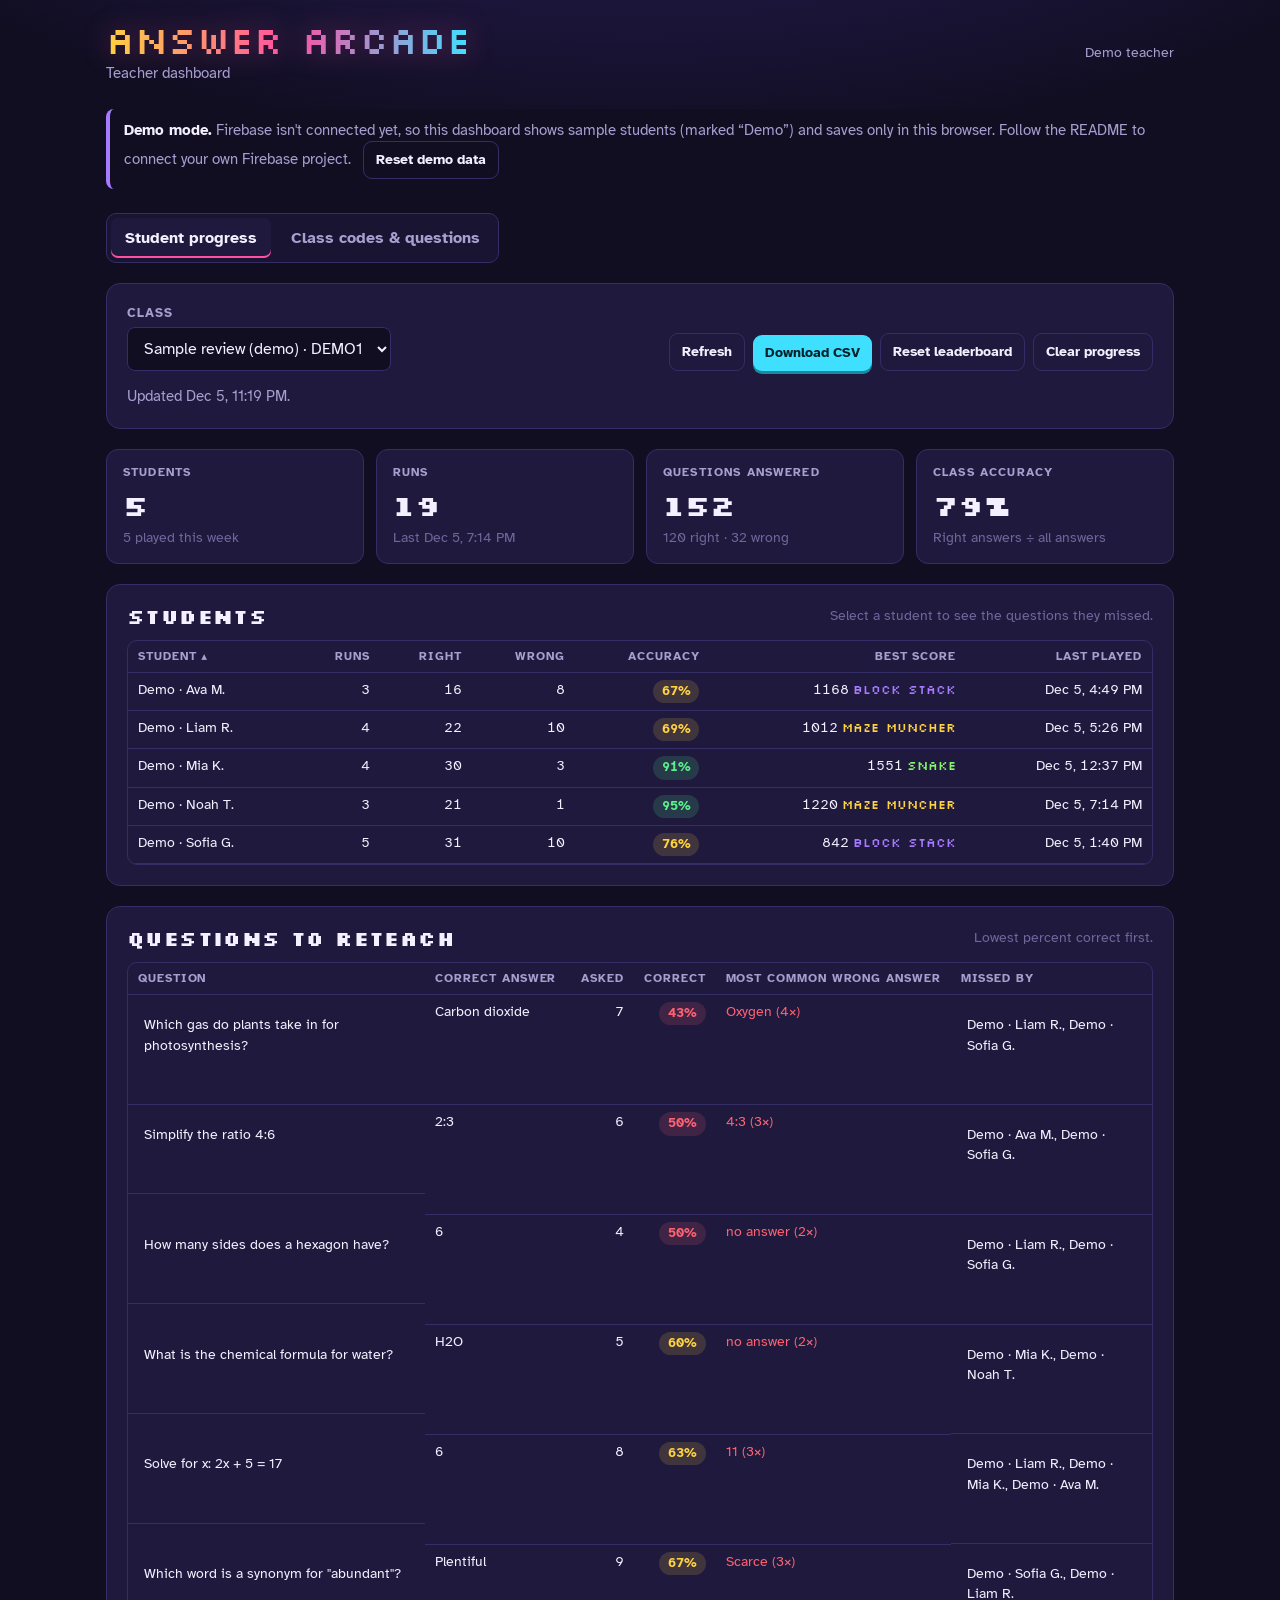
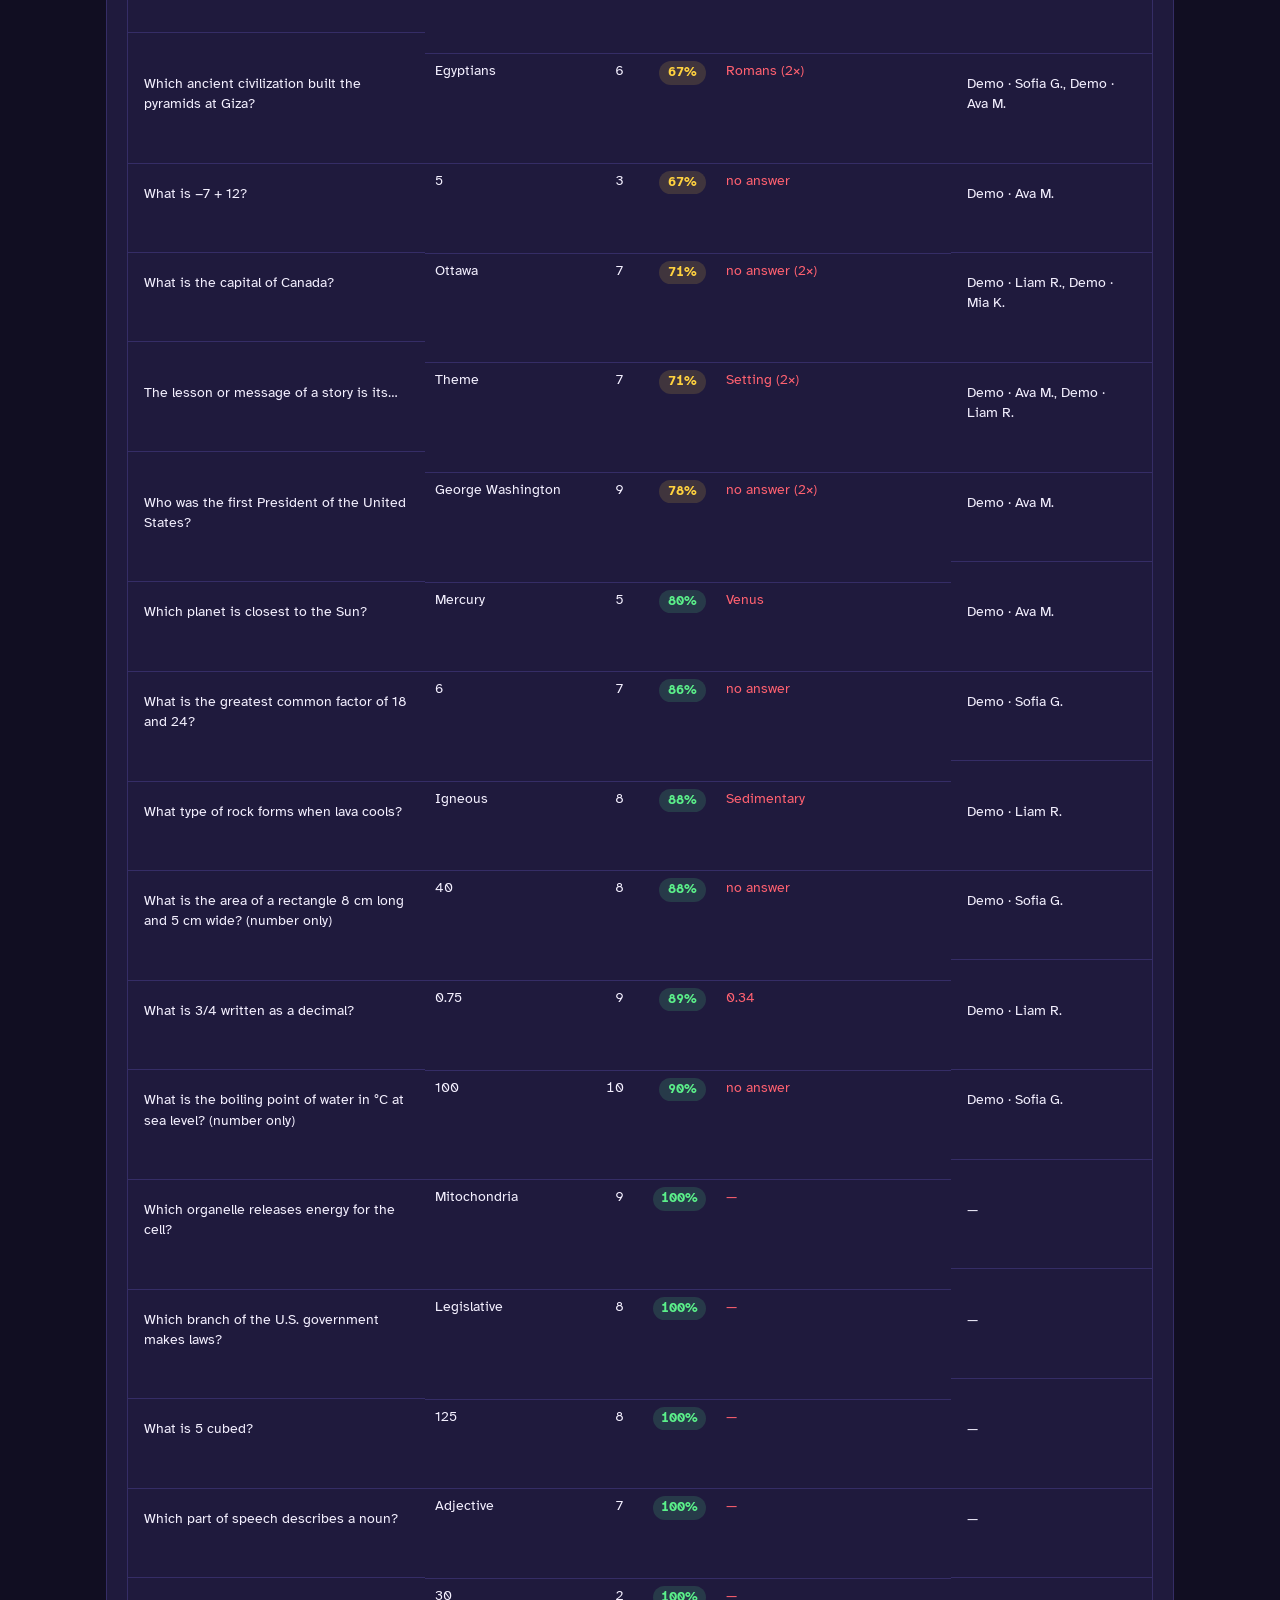
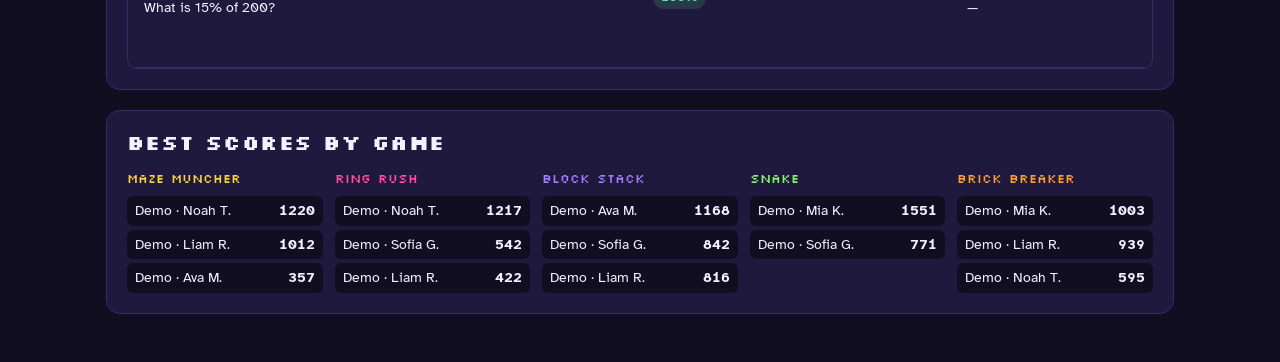
==== teacher.html @ 836a3c74 "Add files via upload" ====
<!doctype html>
<html lang="en">
<head>
<meta charset="utf-8">
<meta name="viewport" content="width=device-width,initial-scale=1,viewport-fit=cover">
<meta name="robots" content="noindex">
<title>Answer Arcade · Teacher</title>
<link rel="preconnect" href="https://fonts.googleapis.com">
<link rel="preconnect" href="https://fonts.gstatic.com" crossorigin>
<link rel="stylesheet" href="https://fonts.googleapis.com/css2?family=Silkscreen:wght@400;700&family=Atkinson+Hyperlegible:wght@400;700&display=swap">
<link rel="stylesheet" href="css/style.css">
</head>
<body>
<div class="wrap">
  <header class="top">
    <div>
      <div class="logo">ANSWER ARCADE</div>
      <p class="tag">Teacher dashboard</p>
    </div>
    <div class="row" style="align-items:center">
      <span id="who" class="who"></span>
      <button class="btn ghost small" id="btn-signout" type="button" hidden>Sign out</button>
    </div>
  </header>

  <div id="demo-note" class="callout" hidden><b>Demo mode.</b> Firebase isn't connected yet, so this dashboard shows sample students (marked “Demo”) and saves only in this browser. Follow the README to connect your own Firebase project. <button class="btn ghost small" id="btn-reset-demo" type="button">Reset demo data</button></div>

  <section id="gate" class="card stack" hidden>
    <h2>Sign in to see your classes</h2>
    <p style="color:var(--muted)">Use the school Google account listed in <code>js/firebase-config.js</code> and <code>firestore.rules</code>.</p>
    <div><button class="btn" id="btn-signin" type="button">Sign in with Google</button></div>
    <p id="gate-msg" class="msg"></p>
  </section>

  <section id="app" class="stack" hidden style="gap:20px">
    <div class="tabs" role="tablist" style="align-self:flex-start">
      <button class="tab" id="tab-progress" role="tab" aria-selected="true" type="button">Student progress</button>
      <button class="tab" id="tab-classes" role="tab" aria-selected="false" type="button">Class codes &amp; questions</button>
    </div>

    <!-- PROGRESS -->
    <div id="view-progress" class="stack" style="gap:20px">
      <div class="card toolbar">
        <div class="field"><label for="p-class">Class</label><select id="p-class"></select></div>
        <div class="row" style="gap:8px">
          <button class="btn ghost small" id="p-refresh" type="button">Refresh</button>
          <button class="btn alt small" id="p-export" type="button">Download CSV</button>
          <button class="btn ghost small" id="p-clear-board" type="button">Reset leaderboard</button>
          <button class="btn ghost small" id="p-clear-runs" type="button">Clear progress</button>
        </div>
        <p id="p-msg" class="msg" style="flex-basis:100%"></p>
      </div>

      <div class="tiles" id="p-tiles"></div>

      <div class="card">
        <div class="board-head"><h2>Students</h2><span class="note" style="margin:0">Select a student to see the questions they missed.</span></div>
        <div class="tablewrap"><table class="data" id="p-students"></table></div>
      </div>

      <div class="card" id="p-detail" hidden></div>

      <div class="card">
        <div class="board-head"><h2>Questions to reteach</h2><span class="note" style="margin:0">Lowest percent correct first.</span></div>
        <div class="tablewrap"><table class="data" id="p-questions"></table></div>
      </div>

      <div class="card">
        <div class="board-head"><h2>Best scores by game</h2></div>
        <div class="bests" id="p-bests"></div>
      </div>
    </div>

    <!-- CLASSES -->
    <div id="view-classes" hidden>
      <div class="steps">
        <div class="card stack">
          <h2>1 · Add your questions</h2>
          <div class="drop" id="drop">
            <span>Drop a file here, or</span>
            <label class="btn alt small" for="t-file" style="display:inline-block">Choose file</label>
            <input type="file" id="t-file" accept=".csv,.tsv,.txt,.xlsx,.xls" hidden>
            <span style="font-size:.8rem">Excel (.xlsx), CSV, or text</span>
          </div>
          <div class="field">
            <label for="t-paste">Or paste questions</label>
            <textarea id="t-paste" placeholder="What is 3/4 as a decimal? | 0.75 | 0.34 | 0.43 | 7.5&#10;Capital of Canada | Ottawa"></textarea>
          </div>
          <div class="row"><button class="btn ghost small" id="t-parse" type="button">Read pasted text</button><button class="btn ghost small" id="t-sample" type="button">Load sample set</button></div>
          <details>
            <summary style="cursor:pointer;color:var(--muted)">How to format your file</summary>
            <div class="stack" style="margin-top:10px;gap:8px">
              <p style="font-size:.92rem;color:var(--muted)">One question per row. Column A is the question, column B is the right answer. Columns C, D, E are optional wrong choices. Rows with wrong choices become multiple choice; rows without them become typed answers.</p>
              <div class="fmt">Question            | Answer     | Wrong 1 | Wrong 2 | Wrong 3
Solve 2x + 5 = 17   | 6          | 11      | 8.5     | 12
Capital of Canada   | Ottawa
First U.S. president| George Washington;Washington</div>
              <p style="font-size:.92rem;color:var(--muted)">For typed answers, separate other accepted answers with a semicolon. Capital letters and extra spaces don't matter. From Word or Google Docs, paste lines like <b>Q: …</b> and <b>A: …</b>.</p>
            </div>
          </details>
          <p id="t-parse-msg" class="msg"></p>
          <div id="t-preview"></div>
        </div>

        <div class="card stack">
          <h2 id="t-step2">2 · Make a class code</h2>
          <div class="field"><label for="t-title">Set name</label><input type="text" id="t-title" maxlength="60" placeholder="e.g. Unit 3 Review – 2nd period"></div>
          <div class="row">
            <div class="field"><label for="t-mode">Answer style</label>
              <select id="t-mode">
                <option value="auto">Both: choices when listed, typed otherwise</option>
                <option value="mc">Always multiple choice</option>
                <option value="typed">Always typed</option>
              </select></div>
            <div class="field"><label for="t-misses">Misses per run</label>
              <select id="t-misses"><option>2</option><option selected>3</option><option>4</option><option>5</option></select></div>
          </div>
          <div class="row">
            <button class="btn" id="t-create" type="button">Create class code</button>
            <button class="btn ghost" id="t-cancel-edit" type="button" hidden>Cancel editing</button>
          </div>
          <p id="t-create-msg" class="msg"></p>
          <div id="t-newcode" hidden class="codebox">
            <span class="c" id="t-code-val">—</span>
            <div class="stack" style="gap:6px">
              <span style="color:var(--muted);font-size:.9rem">Students type this code on the arcade page.</span>
              <button class="btn alt small" id="t-copy" type="button">Copy code</button>
            </div>
          </div>
          <h3 style="margin-top:8px">Your class codes</h3>
          <ul class="classes" id="t-classes"><li class="m">Loading…</li></ul>
        </div>
      </div>
    </div>
  </section>
</div>
<script type="module" src="js/teacher.js"></script>
</body>
</html>
---- css/style.css ----
/* Layout: one arcade hall. Header marquee, then a join panel, a row of game cabinets, and a scoreboard. Play view = cabinet screen + HUD. Single dark arcade theme by choice. */
:root{
  color-scheme: dark;
  --bg:#110e22; --bg2:#181431; --panel:#1f1a3d; --line:#352d66;
  --ink:#f4f0ff; --muted:#a69fcf; --dim:#6f679c;
  --pink:#ff4fa3; --cyan:#3fe0ff; --yellow:#ffd23f; --lime:#86f56a; --orange:#ff9a3c; --violet:#a77bff;
  --good:#5bf08a; --bad:#ff6170;
  --display:"Silkscreen", "Courier New", monospace;
  --body:"Atkinson Hyperlegible", system-ui, -apple-system, "Segoe UI", sans-serif;
}
*{box-sizing:border-box}
[hidden]{display:none!important}
.stack>*{min-width:0}
html,body{background:var(--bg);color:var(--ink)}
body{font-family:var(--body);font-size:16px;line-height:1.5;
  background:
    radial-gradient(1200px 500px at 50% -200px, #2a1f5c 0%, transparent 70%),
    var(--bg);
  min-height:100vh}
.wrap{max-width:1100px;margin:0 auto;padding-block:20px 48px;
  padding-left:max(16px, env(safe-area-inset-left, 0px));padding-right:max(16px, env(safe-area-inset-right, 0px));
  display:flex;flex-direction:column;gap:24px}
button,input,select,textarea{font:inherit;color:inherit}
button{cursor:pointer}
:focus-visible{outline:3px solid var(--yellow);outline-offset:2px}
h1,h2,h3{font-family:var(--display);font-weight:700;line-height:1.15;margin:0;text-wrap:balance;letter-spacing:.02em}
h2{font-size:1.25rem}
h3{font-size:1rem}
p{margin:0}

/* marquee */
.top{display:flex;align-items:center;justify-content:space-between;gap:16px;flex-wrap:wrap}
.logo{font-family:var(--display);font-size:clamp(1.6rem,4.5vw,2.4rem);line-height:1;
  background:linear-gradient(90deg,var(--yellow),var(--pink) 50%,var(--cyan));-webkit-background-clip:text;background-clip:text;color:transparent;
  filter:drop-shadow(0 0 14px rgba(255,79,163,.35))}
.tag{color:var(--muted);font-size:.95rem;margin-top:4px}
.tabs{display:flex;gap:6px;background:var(--bg2);border:1px solid var(--line);border-radius:10px;padding:4px}
.tab{background:none;border:0;border-radius:7px;padding:8px 14px;font-weight:700;color:var(--muted)}
.tab[aria-selected="true"]{background:var(--panel);color:var(--ink);box-shadow:inset 0 -2px 0 var(--pink)}

.card{background:var(--panel);border:1px solid var(--line);border-radius:14px;padding:20px}
.row{display:flex;gap:12px;flex-wrap:wrap;align-items:flex-end}
.field{display:flex;flex-direction:column;gap:4px;min-width:0}
.field label{font-size:.8rem;text-transform:uppercase;letter-spacing:.08em;color:var(--muted);font-weight:700}
input[type=text],select,textarea{background:var(--bg);border:1px solid var(--line);border-radius:8px;padding:10px 12px;min-width:0}
input[type=text]:focus,select:focus,textarea:focus{border-color:var(--cyan);outline:none;box-shadow:0 0 0 3px rgba(63,224,255,.2)}
#join-code{font-family:var(--display);font-size:1.3rem;letter-spacing:.2em;text-transform:uppercase;width:9.5em}
#join-nick{width:12em}
.btn{border:0;border-radius:9px;padding:11px 18px;font-weight:700;background:var(--pink);color:#1a0716;box-shadow:0 3px 0 #a3205f}
.btn:active{transform:translateY(2px);box-shadow:0 1px 0 #a3205f}
.btn.alt{background:var(--cyan);color:#05212a;box-shadow:0 3px 0 #1a8aa3}
.btn.ghost{background:transparent;color:var(--ink);border:1px solid var(--line);box-shadow:none}
.btn.small{padding:7px 12px;font-size:.9rem}
.btn:disabled{opacity:.45;cursor:not-allowed}
.msg{font-size:.95rem;color:var(--muted);min-height:1.5em}
.msg.err{color:var(--bad)}
.msg.ok{color:var(--good)}

.join-grid{display:grid;grid-template-columns:minmax(0,1.3fr) minmax(0,1fr);gap:24px}
@media (max-width:760px){.join-grid{grid-template-columns:minmax(0,1fr)}}
.how{display:flex;flex-direction:column;gap:10px;margin:0;padding:0;list-style:none}
.how li{display:flex;gap:10px;align-items:flex-start;color:var(--muted)}
.how b{color:var(--ink)}
.how .n{font-family:var(--display);color:var(--yellow);min-width:1.4em}
.banner{display:flex;align-items:center;gap:10px;flex-wrap:wrap;background:var(--bg);border:1px dashed var(--line);border-radius:10px;padding:10px 14px}
.banner .code{font-family:var(--display);letter-spacing:.15em;color:var(--yellow)}

/* cabinets */
.cabinets{display:grid;grid-template-columns:repeat(5,minmax(0,1fr));gap:14px}
@media (max-width:980px){.cabinets{grid-template-columns:repeat(3,minmax(0,1fr))}}
@media (max-width:620px){.cabinets{grid-template-columns:repeat(2,minmax(0,1fr))}}
.cab{--c:var(--yellow);text-align:left;background:linear-gradient(180deg,var(--bg2),var(--panel));border:1px solid var(--line);border-radius:14px;padding:0;overflow:hidden;display:flex;flex-direction:column;transition:transform .15s, border-color .15s}
.cab:hover{transform:translateY(-3px);border-color:var(--c)}
.cab canvas{display:block;width:100%;aspect-ratio:4/3;background:#07061a;border-bottom:3px solid var(--c)}
.cab .info{padding:12px;display:flex;flex-direction:column;gap:4px}
.cab .nm{font-family:var(--display);color:var(--c);font-size:1rem}
.cab .ds{font-size:.85rem;color:var(--muted)}
.cab .best{font-size:.8rem;color:var(--dim);font-variant-numeric:tabular-nums;margin-top:4px}
@media (prefers-reduced-motion:reduce){.cab{transition:none}.cab:hover{transform:none}}

/* leaderboard */
.board-head{display:flex;justify-content:space-between;align-items:center;gap:12px;flex-wrap:wrap;margin-bottom:12px}
.chips{display:flex;gap:6px;flex-wrap:wrap}
.chip{background:var(--bg);border:1px solid var(--line);border-radius:99px;padding:5px 12px;font-size:.85rem;font-weight:700;color:var(--muted)}
.chip[aria-pressed="true"]{border-color:var(--c,var(--yellow));color:var(--c,var(--yellow))}
.ranks{list-style:none;margin:0;padding:0;display:grid;grid-template-columns:repeat(2,minmax(0,1fr));gap:6px 24px}
@media (max-width:620px){.ranks{grid-template-columns:1fr}}
.ranks li{display:grid;grid-template-columns:2.2em minmax(0,1fr) auto;gap:8px;align-items:center;padding:6px 10px;border-radius:8px;background:var(--bg);font-variant-numeric:tabular-nums}
.ranks li.me{outline:1px solid var(--cyan)}
.ranks .pl{font-family:var(--display);color:var(--dim)}
.ranks li:nth-child(1) .pl{color:var(--yellow)} .ranks li:nth-child(2) .pl{color:#cfd6ff} .ranks li:nth-child(3) .pl{color:var(--orange)}
.ranks .nk{overflow:hidden;text-overflow:ellipsis;white-space:nowrap}
.ranks .sc{font-family:var(--display);color:var(--ink)}
.empty{color:var(--dim);font-size:.95rem;padding:8px 0}
.note{font-size:.85rem;color:var(--dim);margin-top:10px}

/* play view */
.hud{display:flex;align-items:center;justify-content:space-between;gap:12px;flex-wrap:wrap}
.hud .g{font-family:var(--display);font-size:1.2rem}
.stats{display:flex;gap:18px;flex-wrap:wrap;align-items:center;font-variant-numeric:tabular-nums}
.stat{display:flex;flex-direction:column;line-height:1.1}
.stat small{font-size:.7rem;text-transform:uppercase;letter-spacing:.1em;color:var(--muted);font-weight:700}
.stat b{font-family:var(--display);font-size:1.15rem}
.pips{display:flex;gap:4px;margin-top:3px}
.pip{width:12px;height:12px;border-radius:3px;background:var(--line)}
.pip.used{background:var(--bad)}
.hud .acts{display:flex;gap:8px}
.stage{position:relative;width:100%;max-width:min(100%, calc((100vh - 230px) * 4 / 3));min-width:280px;margin:0 auto;aspect-ratio:4/3;border-radius:12px;overflow:hidden;border:2px solid var(--line);box-shadow:0 0 40px rgba(167,123,255,.15)}
#cv{display:block;width:100%;height:100%;background:#07061a;touch-action:none}
.overlay{position:absolute;inset:0;display:flex;align-items:center;justify-content:center;padding:16px;background:rgba(10,8,26,.82);backdrop-filter:blur(2px);overflow:auto}
.qcard{width:min(560px,100%);background:var(--panel);border:1px solid var(--line);border-radius:14px;padding:20px;display:flex;flex-direction:column;gap:14px;max-height:100%;overflow:auto}
.qlabel{font-family:var(--display);font-size:.8rem;color:var(--yellow);letter-spacing:.08em}
.qtext{font-size:clamp(1.05rem,2.4vw,1.35rem);font-weight:700;line-height:1.35;overflow-wrap:anywhere}
.choices{display:grid;grid-template-columns:repeat(2,minmax(0,1fr));gap:10px}
@media (max-width:520px){.choices{grid-template-columns:1fr}}
.choice{display:flex;gap:10px;align-items:center;text-align:left;background:var(--bg);border:2px solid var(--line);border-radius:10px;padding:10px 12px;font-weight:700;overflow-wrap:anywhere}
.choice:hover{border-color:var(--cyan)}
.choice .k{font-family:var(--display);color:var(--cyan);font-size:.85rem}
.choice.right{border-color:var(--good);background:rgba(91,240,138,.12)}
.choice.wrong{border-color:var(--bad);background:rgba(255,97,112,.12)}
.typed{display:flex;gap:8px}
.typed input{flex:1}
.big{font-family:var(--display);font-size:clamp(1.4rem,4vw,2.2rem);text-align:center}
.big.good{color:var(--good)} .big.bad{color:var(--bad)}
.center{text-align:center;display:flex;flex-direction:column;gap:12px;align-items:center}
.btnrow{display:flex;gap:10px;flex-wrap:wrap;justify-content:center}
.pad{display:none;justify-content:space-between;align-items:center;gap:16px;max-width:520px;margin:0 auto;width:100%;user-select:none;-webkit-user-select:none}
@media (pointer:coarse){.pad{display:flex}}
.dpad{display:grid;grid-template-columns:repeat(3,58px);grid-template-rows:repeat(2,52px);gap:6px}
.pb{background:var(--panel);border:1px solid var(--line);border-radius:10px;font-family:var(--display);font-size:1.1rem;touch-action:none}
.pb:active,.pb.on{background:var(--line)}
.pb.a{width:84px;height:84px;border-radius:50%;background:var(--pink);color:#1a0716;border:0}
.hint{text-align:center;color:var(--dim);font-size:.85rem}

/* teacher */
.steps{display:grid;grid-template-columns:minmax(0,1fr) minmax(0,1fr);gap:20px}
@media (max-width:820px){.steps{grid-template-columns:minmax(0,1fr)}}
.stack{display:flex;flex-direction:column;gap:14px}
textarea{width:100%;min-height:150px;font-family:ui-monospace,Menlo,Consolas,monospace;font-size:.85rem;resize:vertical}
.drop{border:2px dashed var(--line);border-radius:12px;padding:18px;text-align:center;color:var(--muted);display:flex;flex-direction:column;gap:8px;align-items:center}
.drop.over{border-color:var(--cyan);color:var(--ink)}
.fmt{background:var(--bg);border-radius:8px;padding:10px 12px;font-family:ui-monospace,Menlo,Consolas,monospace;font-size:.8rem;overflow-x:auto;white-space:pre;color:var(--muted)}
.tablewrap{overflow-x:auto;border:1px solid var(--line);border-radius:10px}
table{border-collapse:collapse;width:100%;font-size:.85rem}
th,td{padding:7px 10px;border-bottom:1px solid var(--line);text-align:left;vertical-align:top}
th{color:var(--muted);font-size:.72rem;text-transform:uppercase;letter-spacing:.08em}
.pill{display:inline-block;padding:1px 8px;border-radius:99px;font-size:.72rem;font-weight:700}
.pill.mc{background:rgba(63,224,255,.15);color:var(--cyan)}
.pill.ty{background:rgba(255,210,63,.15);color:var(--yellow)}
.codebox{display:flex;align-items:center;gap:14px;flex-wrap:wrap;background:var(--bg);border:2px solid var(--yellow);border-radius:12px;padding:14px 18px}
.codebox .c{font-family:var(--display);font-size:2.2rem;letter-spacing:.25em;color:var(--yellow)}
.classes{list-style:none;margin:0;padding:0;display:flex;flex-direction:column;gap:8px}
.classes li{display:flex;gap:12px;align-items:center;flex-wrap:wrap;background:var(--bg);border-radius:10px;padding:10px 12px}
.classes .c{font-family:var(--display);letter-spacing:.15em;color:var(--yellow);min-width:5.5em}
.classes .t{flex:1;min-width:8em;overflow-wrap:anywhere}
.classes .m{color:var(--dim);font-size:.85rem}
.callout{border-left:4px solid var(--violet);background:var(--bg);border-radius:8px;padding:10px 14px;color:var(--muted);font-size:.92rem}
.callout b{color:var(--ink)}

/* ---- shared additions (GitHub version) ---- */
body{margin:0}
a{color:var(--cyan)}
.foot{text-align:center;font-size:.85rem;color:var(--dim)}
.foot a{color:var(--dim)}
.mode-note{font-size:.85rem;background:var(--bg2);border:1px solid var(--line);border-radius:10px;padding:8px 12px;color:var(--muted);max-width:420px}
.mode-note b{color:var(--yellow)}

/* ---- teacher dashboard ---- */
code{font-family:ui-monospace,Menlo,Consolas,monospace;font-size:.9em;color:var(--yellow)}
.who{color:var(--muted);font-size:.9rem;overflow-wrap:anywhere}
.callout .btn{margin-left:8px}
.toolbar{display:flex;flex-wrap:wrap;gap:14px;align-items:flex-end;justify-content:space-between}
#p-class{min-width:16em;max-width:100%}
.tiles{display:grid;grid-template-columns:repeat(4,minmax(0,1fr));gap:12px}
@media (max-width:760px){.tiles{grid-template-columns:repeat(2,minmax(0,1fr))}}
.tile{background:var(--panel);border:1px solid var(--line);border-radius:12px;padding:14px 16px;display:flex;flex-direction:column;gap:2px}
.tile small{font-size:.72rem;text-transform:uppercase;letter-spacing:.1em;color:var(--muted);font-weight:700}
.tile b{font-family:var(--display);font-size:1.8rem;font-variant-numeric:tabular-nums}
.tile span{color:var(--dim);font-size:.85rem}
table.data td,table.data th{white-space:nowrap}
table.data td.wrap{white-space:normal;min-width:16em;max-width:32em}
table.data th button{background:none;border:0;padding:0;color:inherit;font:inherit;text-transform:inherit;letter-spacing:inherit;cursor:pointer}
table.data th button[aria-sort]::after{content:" ▾"}
table.data th button[aria-sort="ascending"]::after{content:" ▴"}
table.data tbody tr.click{cursor:pointer}
table.data tbody tr.click:hover,table.data tbody tr.sel{background:rgba(63,224,255,.08)}
.num{text-align:right;font-variant-numeric:tabular-nums}
.acc{display:inline-block;min-width:3.6em;text-align:center;padding:2px 8px;border-radius:99px;font-weight:700;font-size:.8rem;font-variant-numeric:tabular-nums}
.acc.hi{background:rgba(91,240,138,.15);color:var(--good)}
.acc.mid{background:rgba(255,210,63,.15);color:var(--yellow)}
.acc.lo{background:rgba(255,97,112,.15);color:var(--bad)}
.gtag{font-family:var(--display);font-size:.8rem}
.bests{display:grid;grid-template-columns:repeat(5,minmax(0,1fr));gap:12px}
@media (max-width:980px){.bests{grid-template-columns:repeat(2,minmax(0,1fr))}}
@media (max-width:520px){.bests{grid-template-columns:minmax(0,1fr)}}
.bests ol{list-style:none;margin:6px 0 0;padding:0;display:flex;flex-direction:column;gap:4px}
.bests li{display:flex;justify-content:space-between;gap:8px;background:var(--bg);border-radius:6px;padding:4px 8px;font-size:.9rem;font-variant-numeric:tabular-nums}
.bests li span:first-child{overflow:hidden;text-overflow:ellipsis;white-space:nowrap}
.detail-head{display:flex;justify-content:space-between;gap:12px;flex-wrap:wrap;align-items:center;margin-bottom:12px}
.given{color:var(--bad)}
table.data td{vertical-align:top}
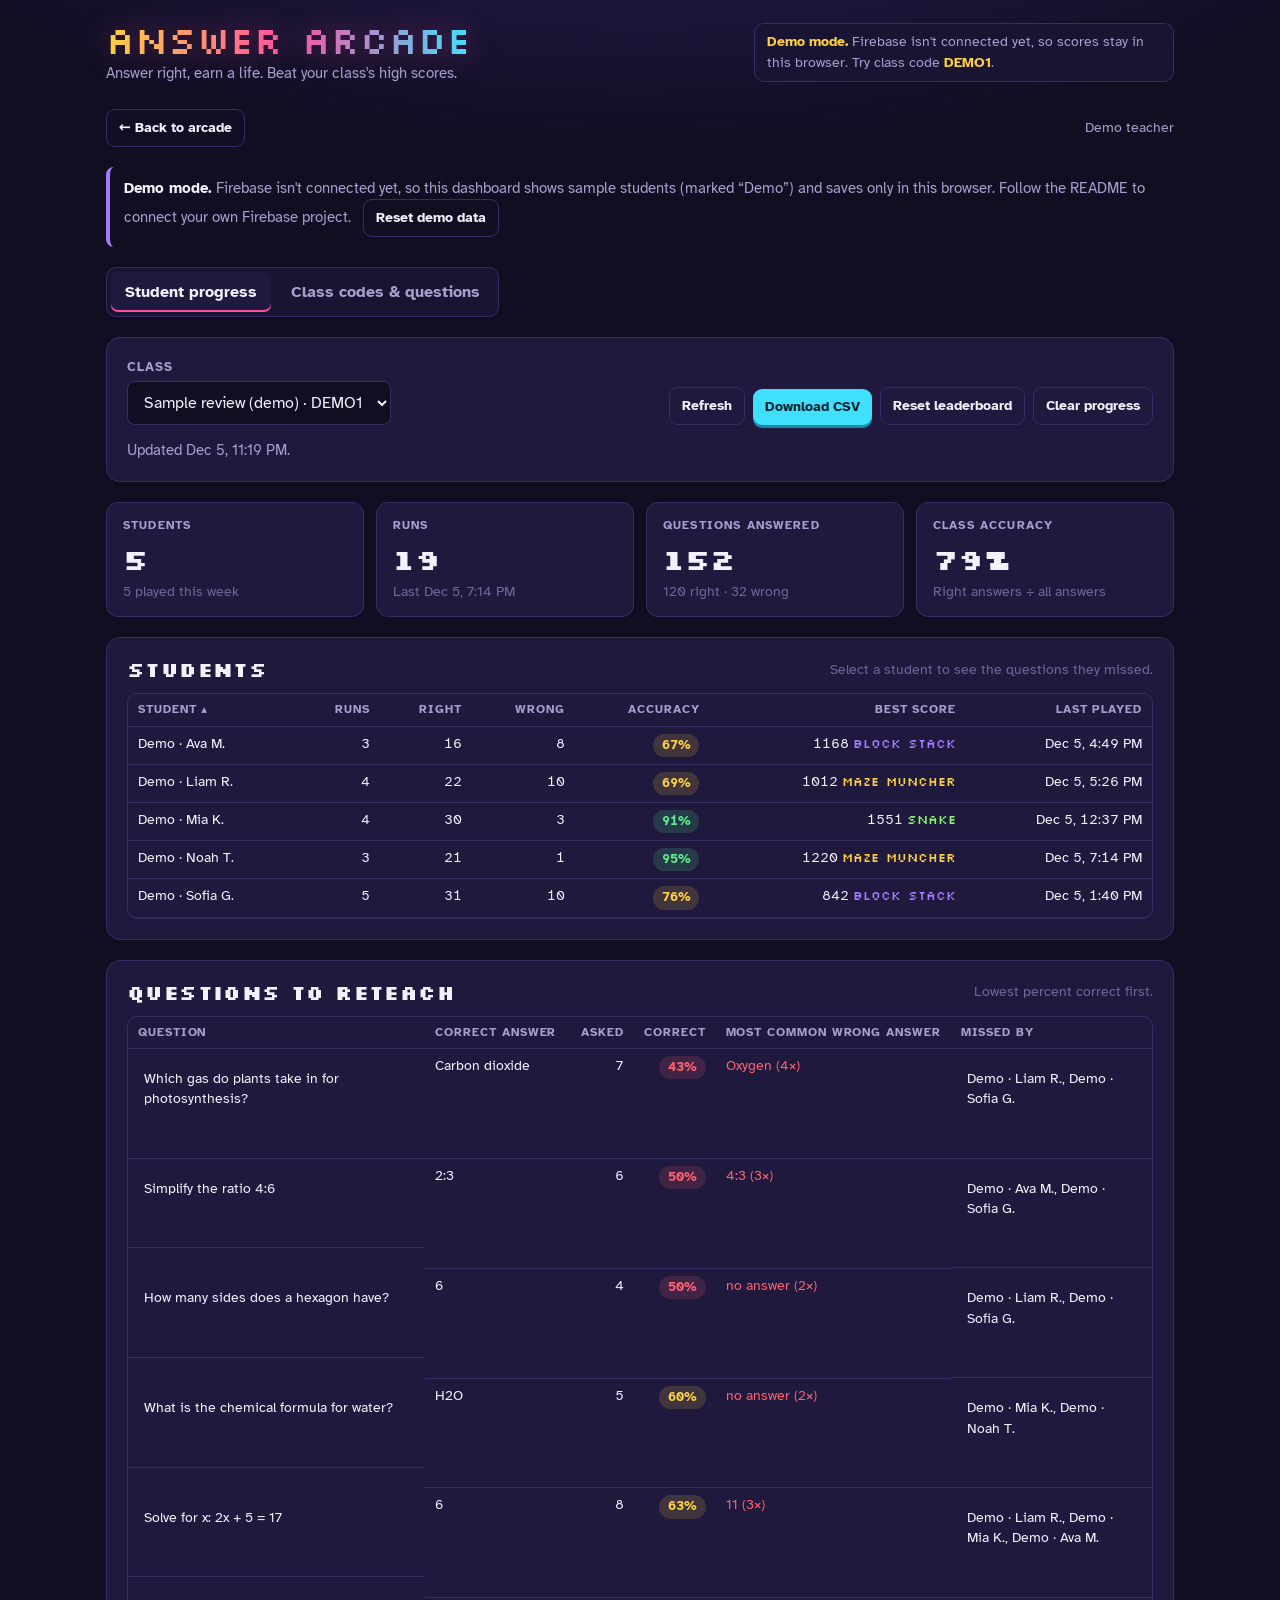
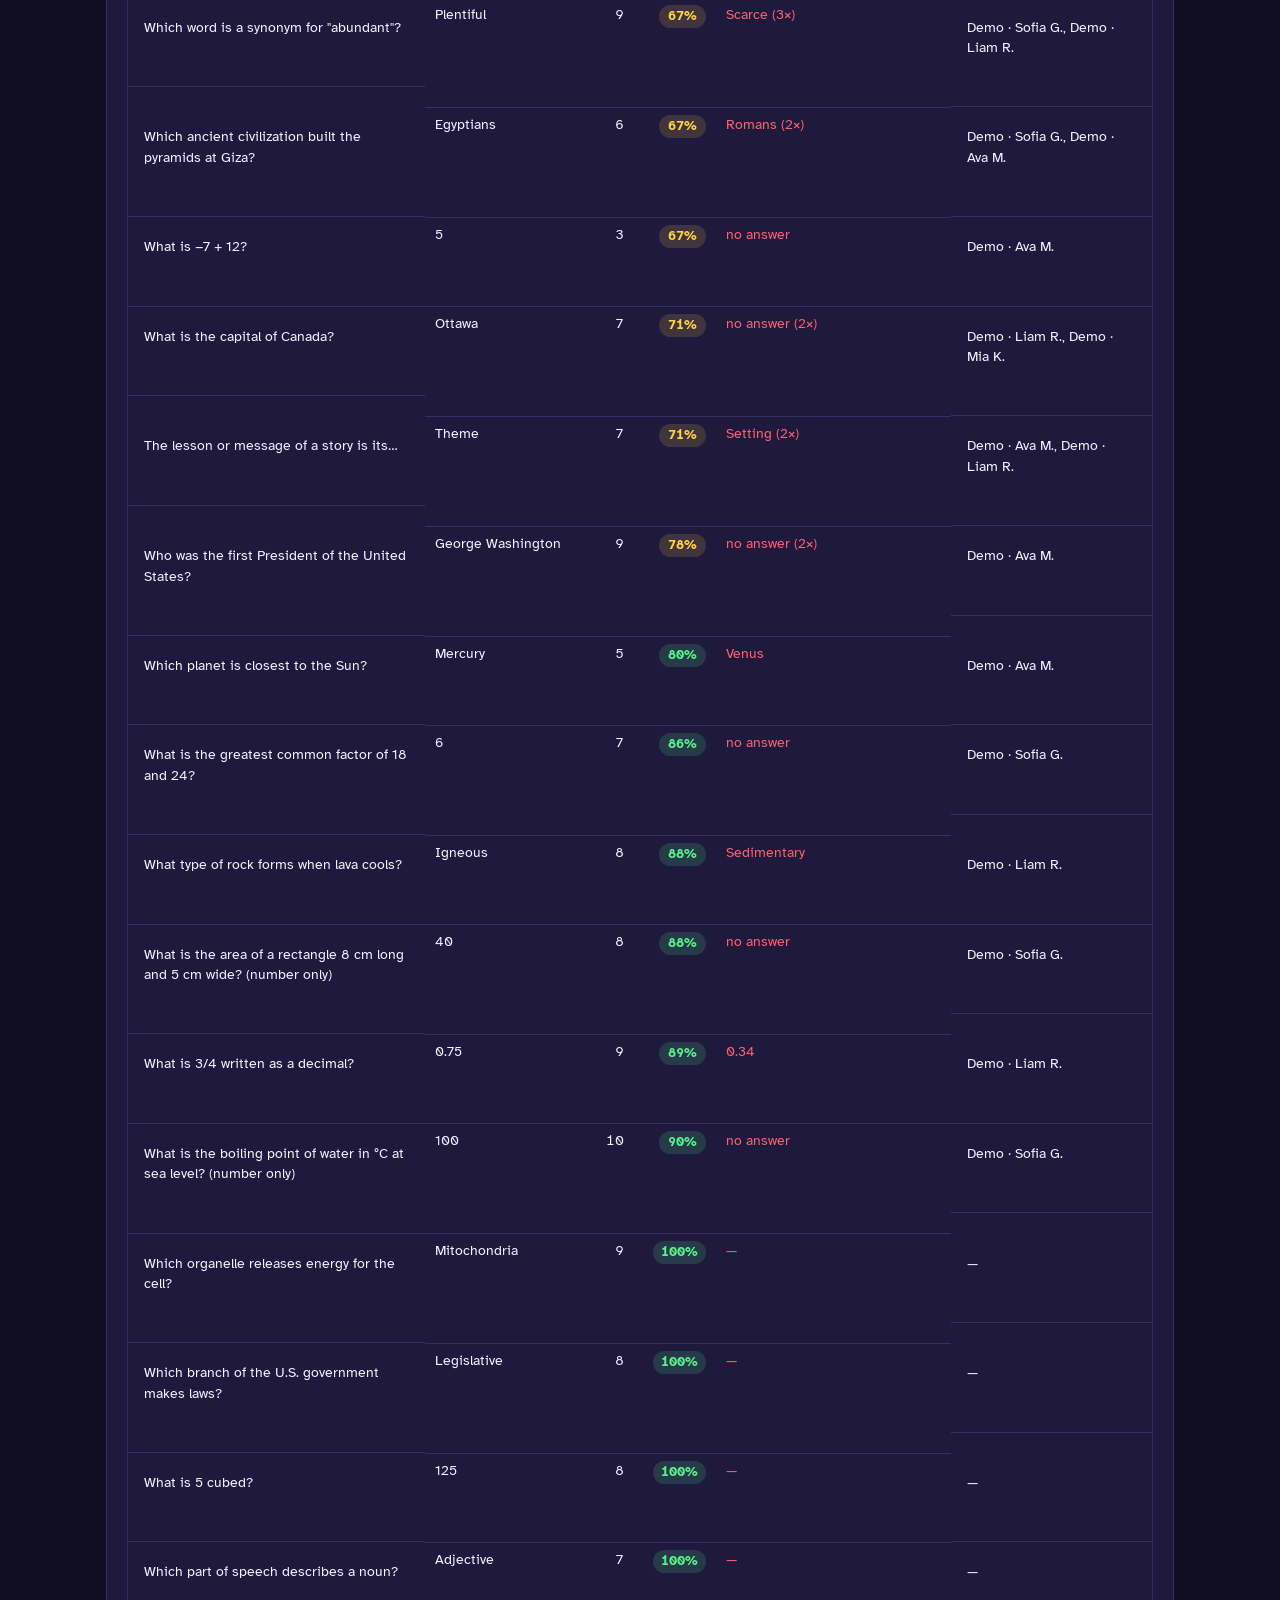
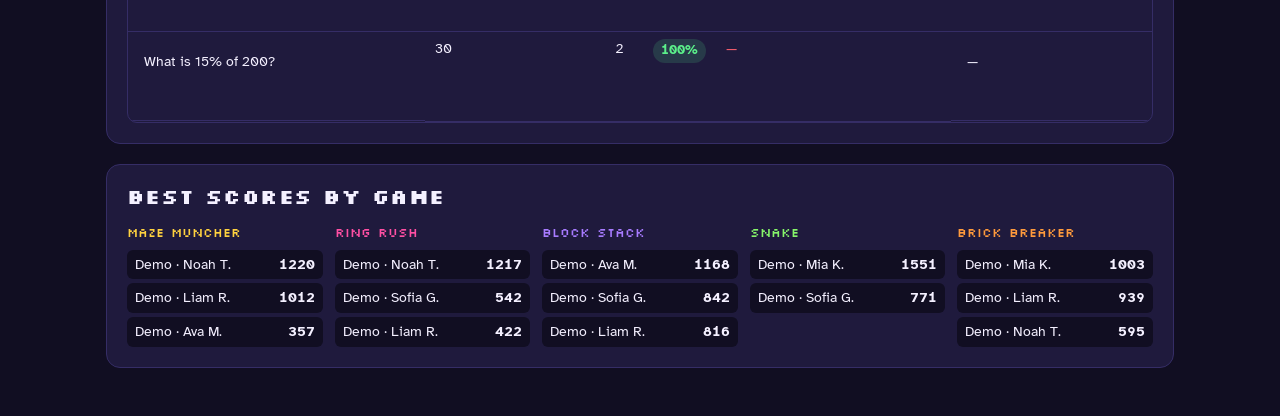
==== commit 9bfff46c: "Add files via upload" ====
--- a/teacher.html
+++ b/teacher.html
@@ -1,139 +1,5 @@
 <!doctype html>
-<html lang="en">
-<head>
-<meta charset="utf-8">
-<meta name="viewport" content="width=device-width,initial-scale=1,viewport-fit=cover">
-<meta name="robots" content="noindex">
-<title>Answer Arcade · Teacher</title>
-<link rel="preconnect" href="https://fonts.googleapis.com">
-<link rel="preconnect" href="https://fonts.gstatic.com" crossorigin>
-<link rel="stylesheet" href="https://fonts.googleapis.com/css2?family=Silkscreen:wght@400;700&family=Atkinson+Hyperlegible:wght@400;700&display=swap">
-<link rel="stylesheet" href="css/style.css">
-</head>
-<body>
-<div class="wrap">
-  <header class="top">
-    <div>
-      <div class="logo">ANSWER ARCADE</div>
-      <p class="tag">Teacher dashboard</p>
-    </div>
-    <div class="row" style="align-items:center">
-      <span id="who" class="who"></span>
-      <button class="btn ghost small" id="btn-signout" type="button" hidden>Sign out</button>
-    </div>
-  </header>
-
-  <div id="demo-note" class="callout" hidden><b>Demo mode.</b> Firebase isn't connected yet, so this dashboard shows sample students (marked “Demo”) and saves only in this browser. Follow the README to connect your own Firebase project. <button class="btn ghost small" id="btn-reset-demo" type="button">Reset demo data</button></div>
-
-  <section id="gate" class="card stack" hidden>
-    <h2>Sign in to see your classes</h2>
-    <p style="color:var(--muted)">Use the school Google account listed in <code>js/firebase-config.js</code> and <code>firestore.rules</code>.</p>
-    <div><button class="btn" id="btn-signin" type="button">Sign in with Google</button></div>
-    <p id="gate-msg" class="msg"></p>
-  </section>
-
-  <section id="app" class="stack" hidden style="gap:20px">
-    <div class="tabs" role="tablist" style="align-self:flex-start">
-      <button class="tab" id="tab-progress" role="tab" aria-selected="true" type="button">Student progress</button>
-      <button class="tab" id="tab-classes" role="tab" aria-selected="false" type="button">Class codes &amp; questions</button>
-    </div>
-
-    <!-- PROGRESS -->
-    <div id="view-progress" class="stack" style="gap:20px">
-      <div class="card toolbar">
-        <div class="field"><label for="p-class">Class</label><select id="p-class"></select></div>
-        <div class="row" style="gap:8px">
-          <button class="btn ghost small" id="p-refresh" type="button">Refresh</button>
-          <button class="btn alt small" id="p-export" type="button">Download CSV</button>
-          <button class="btn ghost small" id="p-clear-board" type="button">Reset leaderboard</button>
-          <button class="btn ghost small" id="p-clear-runs" type="button">Clear progress</button>
-        </div>
-        <p id="p-msg" class="msg" style="flex-basis:100%"></p>
-      </div>
-
-      <div class="tiles" id="p-tiles"></div>
-
-      <div class="card">
-        <div class="board-head"><h2>Students</h2><span class="note" style="margin:0">Select a student to see the questions they missed.</span></div>
-        <div class="tablewrap"><table class="data" id="p-students"></table></div>
-      </div>
-
-      <div class="card" id="p-detail" hidden></div>
-
-      <div class="card">
-        <div class="board-head"><h2>Questions to reteach</h2><span class="note" style="margin:0">Lowest percent correct first.</span></div>
-        <div class="tablewrap"><table class="data" id="p-questions"></table></div>
-      </div>
-
-      <div class="card">
-        <div class="board-head"><h2>Best scores by game</h2></div>
-        <div class="bests" id="p-bests"></div>
-      </div>
-    </div>
-
-    <!-- CLASSES -->
-    <div id="view-classes" hidden>
-      <div class="steps">
-        <div class="card stack">
-          <h2>1 · Add your questions</h2>
-          <div class="drop" id="drop">
-            <span>Drop a file here, or</span>
-            <label class="btn alt small" for="t-file" style="display:inline-block">Choose file</label>
-            <input type="file" id="t-file" accept=".csv,.tsv,.txt,.xlsx,.xls" hidden>
-            <span style="font-size:.8rem">Excel (.xlsx), CSV, or text</span>
-          </div>
-          <div class="field">
-            <label for="t-paste">Or paste questions</label>
-            <textarea id="t-paste" placeholder="What is 3/4 as a decimal? | 0.75 | 0.34 | 0.43 | 7.5&#10;Capital of Canada | Ottawa"></textarea>
-          </div>
-          <div class="row"><button class="btn ghost small" id="t-parse" type="button">Read pasted text</button><button class="btn ghost small" id="t-sample" type="button">Load sample set</button></div>
-          <details>
-            <summary style="cursor:pointer;color:var(--muted)">How to format your file</summary>
-            <div class="stack" style="margin-top:10px;gap:8px">
-              <p style="font-size:.92rem;color:var(--muted)">One question per row. Column A is the question, column B is the right answer. Columns C, D, E are optional wrong choices. Rows with wrong choices become multiple choice; rows without them become typed answers.</p>
-              <div class="fmt">Question            | Answer     | Wrong 1 | Wrong 2 | Wrong 3
-Solve 2x + 5 = 17   | 6          | 11      | 8.5     | 12
-Capital of Canada   | Ottawa
-First U.S. president| George Washington;Washington</div>
-              <p style="font-size:.92rem;color:var(--muted)">For typed answers, separate other accepted answers with a semicolon. Capital letters and extra spaces don't matter. From Word or Google Docs, paste lines like <b>Q: …</b> and <b>A: …</b>.</p>
-            </div>
-          </details>
-          <p id="t-parse-msg" class="msg"></p>
-          <div id="t-preview"></div>
-        </div>
-
-        <div class="card stack">
-          <h2 id="t-step2">2 · Make a class code</h2>
-          <div class="field"><label for="t-title">Set name</label><input type="text" id="t-title" maxlength="60" placeholder="e.g. Unit 3 Review – 2nd period"></div>
-          <div class="row">
-            <div class="field"><label for="t-mode">Answer style</label>
-              <select id="t-mode">
-                <option value="auto">Both: choices when listed, typed otherwise</option>
-                <option value="mc">Always multiple choice</option>
-                <option value="typed">Always typed</option>
-              </select></div>
-            <div class="field"><label for="t-misses">Misses per run</label>
-              <select id="t-misses"><option>2</option><option selected>3</option><option>4</option><option>5</option></select></div>
-          </div>
-          <div class="row">
-            <button class="btn" id="t-create" type="button">Create class code</button>
-            <button class="btn ghost" id="t-cancel-edit" type="button" hidden>Cancel editing</button>
-          </div>
-          <p id="t-create-msg" class="msg"></p>
-          <div id="t-newcode" hidden class="codebox">
-            <span class="c" id="t-code-val">—</span>
-            <div class="stack" style="gap:6px">
-              <span style="color:var(--muted);font-size:.9rem">Students type this code on the arcade page.</span>
-              <button class="btn alt small" id="t-copy" type="button">Copy code</button>
-            </div>
-          </div>
-          <h3 style="margin-top:8px">Your class codes</h3>
-          <ul class="classes" id="t-classes"><li class="m">Loading…</li></ul>
-        </div>
-      </div>
-    </div>
-  </section>
-</div>
-<script type="module" src="js/teacher.js"></script>
-</body>
-</html>
+<html lang="en"><head><meta charset="utf-8"><title>Answer Arcade · Teacher</title>
+<meta http-equiv="refresh" content="0; url=index.html#teacher">
+<script>location.replace("index.html#teacher");</script></head>
+<body style="background:#110e22;color:#f4f0ff;font-family:system-ui,sans-serif"><p>The teacher dashboard moved. <a href="index.html#teacher" style="color:#3fe0ff">Open it here</a>.</p></body></html>
